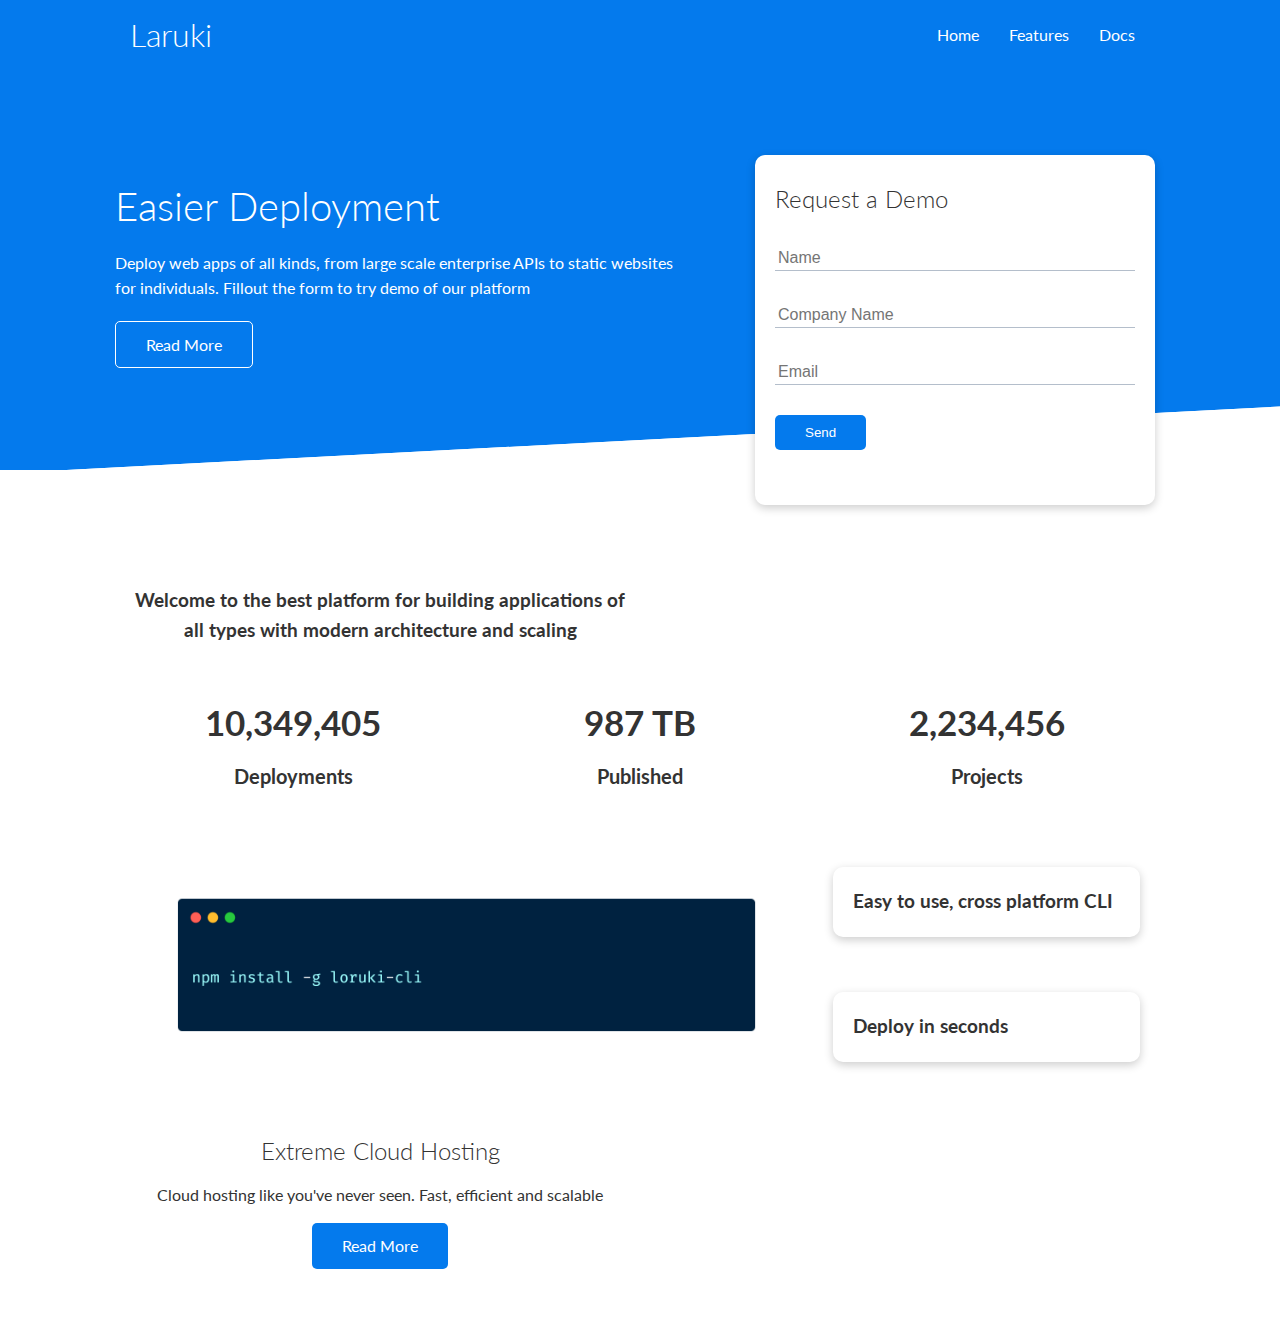
==== index.html @ ba44499c "Added CSS." ====
<!DOCTYPE html>
<html lang="en">
<head>
    <meta charset="UTF-8">
    <meta http-equiv="X-UA-Compatible" content="IE=edge">
    <meta name="viewport" content="width=device-width, initial-scale=1.0">
    <link rel="stylesheet" href="https://cdnjs.cloudflare.com/ajax/libs/font-awesome/6.1.1/css/all.min.css" integrity="sha512-KfkfwYDsLkIlwQp6LFnl8zNdLGxu9YAA1QvwINks4PhcElQSvqcyVLLD9aMhXd13uQjoXtEKNosOWaZqXgel0g==" crossorigin="anonymous" referrerpolicy="no-referrer" />
    <link rel="stylesheet" href="./css/style.css">
    <link rel="stylesheet" href="./css/utilities.css">
    <title>Cloud Hosting For Everyone</title>
</head>
<body>
    <div class="navbar">
        <div class="container flex">
            <h1 class="logo">Laruki</h1>
            <nav>
                <ul>
                    <li> <a href="index.html">Home</a> </li>
                    <li> <a href="features.html">Features</a> </li>
                    <li> <a href="docs.html">Docs</a> </li>
                </ul>
            </nav>
        </div>
    </div>

    <section class="showcase">
        <div class="container grid">
            <div class="showcase-text">
                <h1>Easier Deployment</h1>
                <p>Deploy web apps of all kinds, from large scale enterprise APIs to static websites for individuals. Fillout the form to try demo of our platform</p>
                <a href="features.html" class="btn btn-outline">Read More</a>
            </div>

            <div class="showcase-form card">
                <h2>Request a Demo</h2>
                <form>
                    <div class="form-control">
                        <input type="text" name="name" placeholder="Name" required>
                    </div>
                    <div class="form-control">
                        <input type="text" name="company" placeholder="Company Name" required>
                    </div>
                    <div class="form-control">
                        <input type="email" name="email" placeholder="Email" required>
                    </div>
                    <input type="submit" value="Send" class="btn btn-primary">
                </form>


            </div>

        </div>
    </section>

    <section class="stats">
        <div class="container">
            <h3 class="stats-heading text-center my-1">
                Welcome to the best platform for building applications of all types with modern architecture and scaling
            </h3>

            <div class="grid grid-3 text-center my-4">
                <div>
                    <i class="fas fa-server fa-3x"></i>
                    <h3>10,349,405</h3>
                    <p class="text-secondary">Deployments</p>
                </div>
                <div>
                    <i class="fas fa-upload fa-3x"></i>
                    <h3>987 TB</h3>
                    <p class="text-secondary">Published</p>
                </div>
                <div>
                    <i class="fas fa-project-diagram fa-3x"></i>
                    <h3>2,234,456</h3>
                    <p class="text-secondary">Projects</p>
                </div>
            </div>
        </div>
    </section>

    <section class="cli">
        <div class="container grid">
            <img src="images/cli.png" alt="">
            <div class="card">
                <h3>Easy to use, cross platform CLI</h3>
            </div>
            <div class="card">
                <h3>Deploy in seconds</h3>

            </div>
            
        </div>
    </section>

    <section class="cloud bg-primary my-2 py-2">
        <div class="container grid">
            <div class="text-center">
                <h2 class="lg">Extreme Cloud Hosting</h2>
                <p class="lead my-1">Cloud hosting like you've never seen. Fast, efficient and scalable</p>
                <a href="features.html" class="btn btn-dark">Read More</a>
            </div>
        </div>

    </section>
    
</body>
</html>
---- css/style.css ----
@import url('https://fonts.googleapis.com/css2?family=Lato:wght@300&family=Roboto:wght@100;700&family=Ubuntu:wght@300&family=Water+Brush&display=swap');



:root {
    --primary-color: #047aed;
}

* {
    box-sizing: border-box;
    padding: 0;
    margin: 0;
}

/* NAVBAR STYLES */

body {
    font-family: "Lato", sans-serif;
    color: #333;
    line-height: 1.6;
}

ul {
    list-style-type: none;
}

a {
    text-decoration: none;
    color: #333;
}

h1, h2 {
    font-weight: 300;
    line-height: 1.2;
    margin: 10px 0;
}

p {
    margin: 10px 0;
}

img {
    width: 100%;
}

.navbar {
    background-color: var(--primary-color);
    color: #fff;
    height: 70px;
}

.navbar ul {
    display: flex;
}

.navbar a {
    color: #fff;
    padding: 10px;
    margin: 0 5px;
}

.navbar a:hover {
    border-bottom: 2px #fff solid;
}

.navbar .flex {
    justify-content: space-between;

}

/* SHOWCASE */

.showcase {
    height: 400px;
    background-color: var(--primary-color);
    color: #fff;
    position: relative;

}

.showcase h1 {
    font-size: 40px;

}

.showcase p {
    margin: 20px 0;
}

.showcase .grid {
    overflow: visible;
    grid-template-columns: 55% 45%;
    gap: 30px;
}

.showcase-form {
    position: relative;
    top: 60px;
    height: 350px;
    width: 400px;
    padding: 40px;
    z-index: 100;
    justify-self: flex-end;
}

.showcase-form .form-control {
    margin: 30px 0;
}

.showcase-form input[type="text"],
.showcase-form input[type="email"] {
    border: 0;
    border-bottom: 1px solid #b4becb;
    width: 100%;
    padding: 3px;
    font-size: 16px;

}

.showcase-form input:focus {
    outline: none;
}

.showcase::before,
.showcase::after {
    content: "";
    position: absolute;
    height: 100px;
    bottom: -70px;
    right: 0;
    left: 0;
    background: #fff;
    transform: skewY(-3deg);
    -webkit-transform: skewY(-3deg);
    -moz-transform: skewY(-3deg);
    -ms-transform: skewY(-3deg);


}


/* STATS */

.stats {
    padding-top: 100px;
}


.stats-heading {
    max-width: 500px;
    margin: auto;
}

.stats .grid h3 {
    font-size: 35px;

}

.stats .grid p {
    font-size: 20px;
    font-weight: bold;

}

/* CLI */

.cli .grid {
    grid-template-columns: repeat(3, 1fr);
    grid-template-rows: repeat(2, 1fr);
}

.cli .grid > *:first-child {
    grid-column: 1 / span 2;
    grid-row: 1 / span 2;
}
---- css/utilities.css ----
/* UTILITIES */

.container {
    max-width: 1100px;
    margin: 0 auto;
    overflow: auto;
    padding: 0 40px;
}

.card {
    background-color: #fff;
    color: #333;
    border-radius: 10px;
    box-shadow: 0 3px 10px rgba(0, 0, 0, 0.2);
    padding: 20px;
    margin: 10px;
}

.btn {
    display: inline-block;
    padding: 10px 30px;
    cursor: pointer;
    background: var(--primary-color);
    color: #fff;
    border: none;
    border-radius: 5px;

}

.btn:hover {
    transform: scale(0.98);
}

.text-center {
    text-align: center;
}

.btn-outline {
    background-color: transparent;
    border: 1px #fff solid;

}

.flex {
    display: flex;
    justify-content: center;
    align-items: center;
    height: 100%;
}


.grid {
    display: grid;
    grid-template-columns: 1fr 1fr;
    gap: 20px;
    justify-content: center;
    align-items: center;
    height: 100%;
}

.grid-3 {
    grid-template-columns: 1fr 1fr 1fr;

}

/* Margin */
.my-1 {
    margin: 1rem 0;
}

.my-2 {
    margin: 1.5rem 0;
}

.my-3 {
    margin: 2rem 0;
}

.my-4 {
    margin: 3rem 0;
}

.my-5 {
    margin: 4rem 0;
}

.m-1 {
    margin: 1rem;
}

.m-2 {
    margin: 1.5rem;
}

.m-3 {
    margin: 2rem;
}

.m-4 {
    margin: 3rem;
}

.m-5 {
    margin: 4rem;
}

/* PADDING */
.py-1 {
    padding: 1rem 0;
}

.py-2 {
    padding: 1.5rem 0;
}

.py-3 {
    padding: 2rem 0;
}

.py-4 {
    padding: 3rem 0;
}

.py-5 {
    padding: 4rem 0;
}

.p-1 {
    padding: 1rem;
}

.p-2 {
    padding: 1.5rem;
}

.p-3 {
    padding: 2rem;
}

.p-4 {
    padding: 3rem;
}

.p-5 {
    padding: 4rem;
}
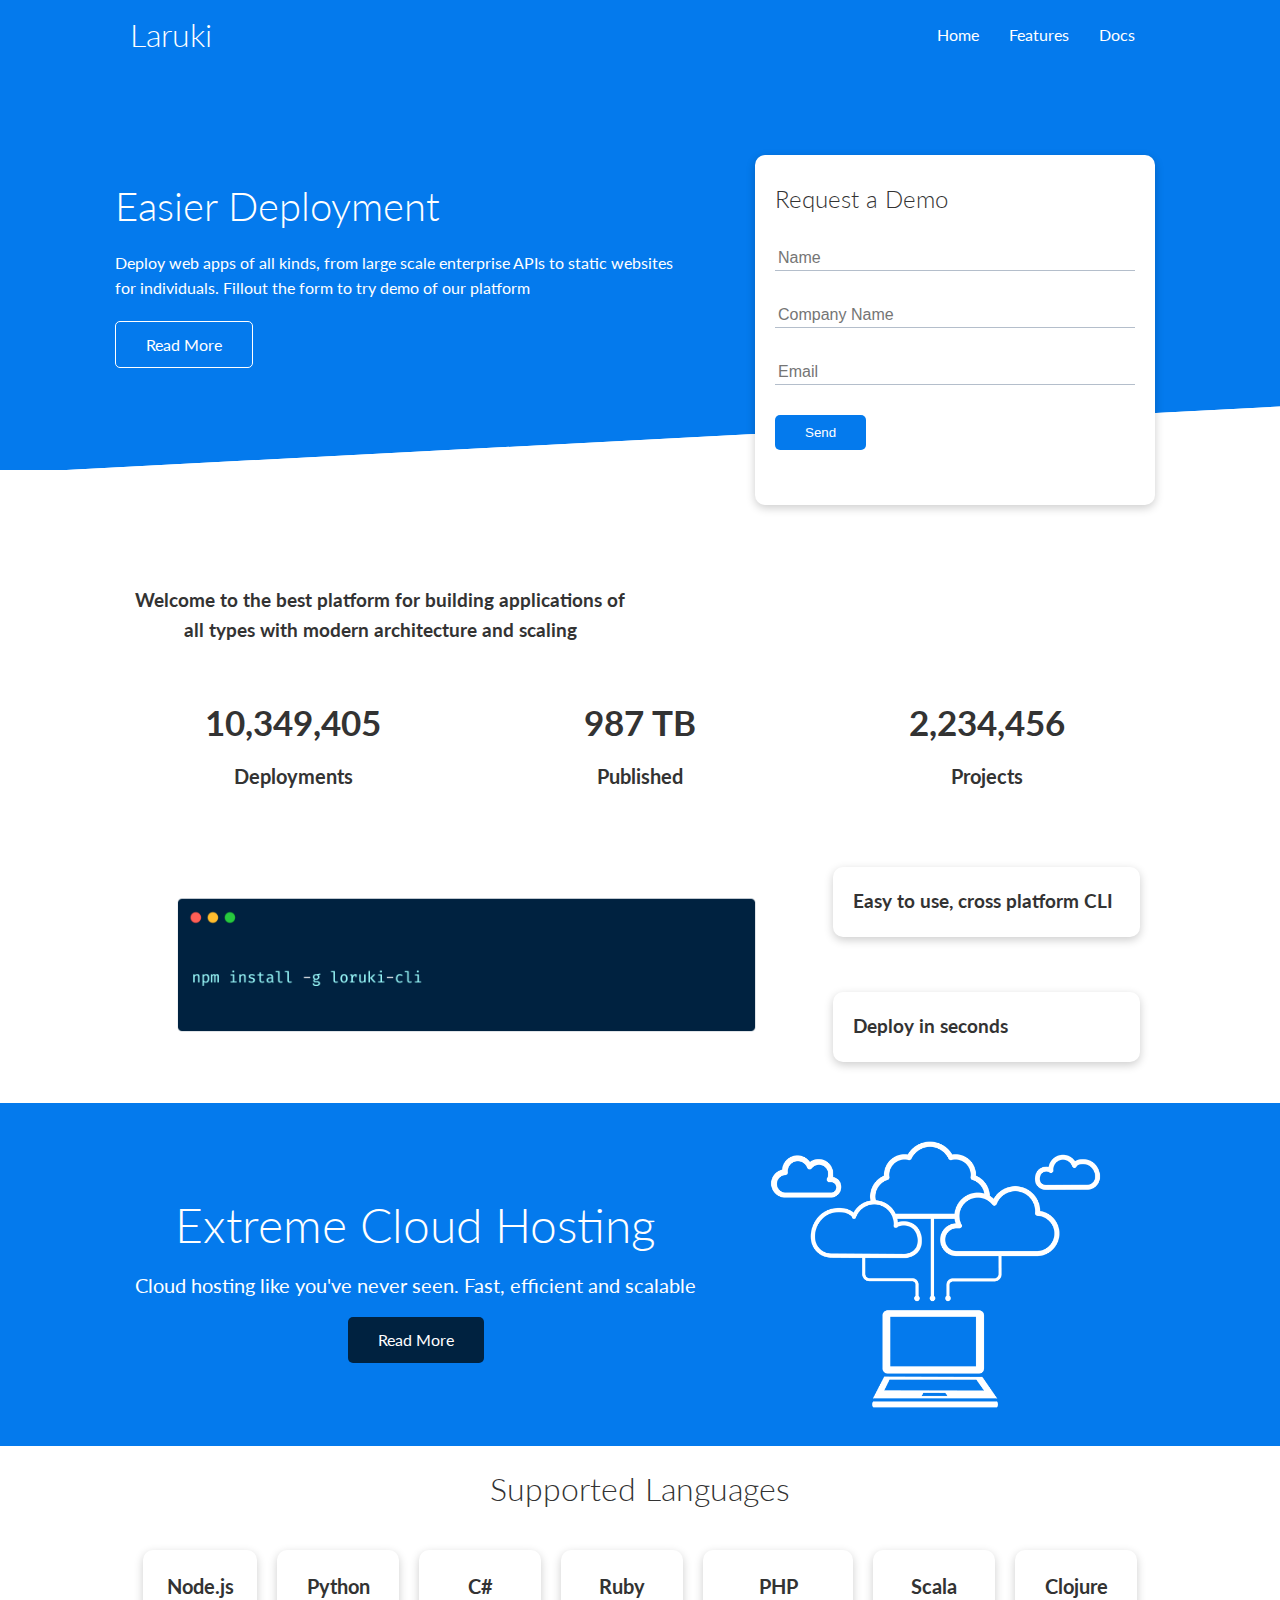
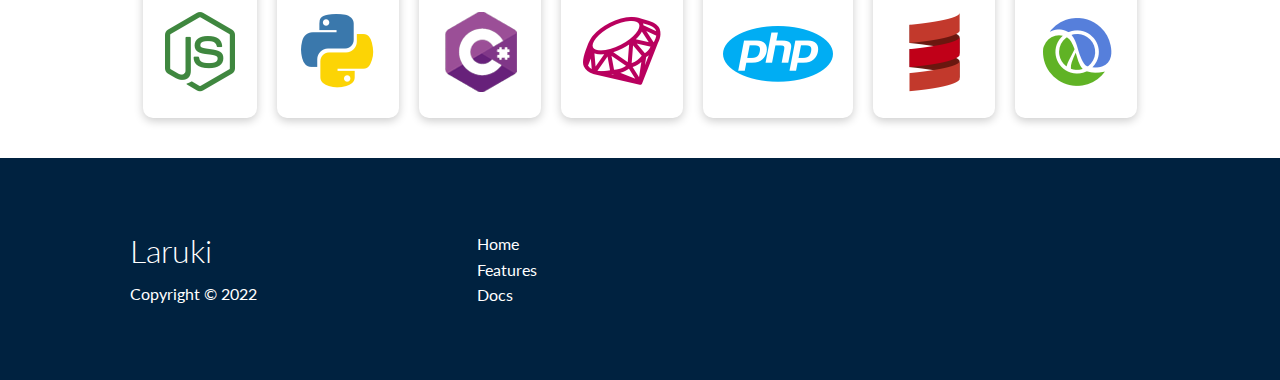
==== commit a672cb12: "Add Features.html" ====
--- a/index.html
+++ b/index.html
@@ -99,9 +99,67 @@
                 <p class="lead my-1">Cloud hosting like you've never seen. Fast, efficient and scalable</p>
                 <a href="features.html" class="btn btn-dark">Read More</a>
             </div>
+            <img src="images/cloud.png" alt="">
         </div>
+    </section>
 
+    <section class="languages">
+        <h2 class="md text-center my-2">
+            Supported Languages
+        </h2>
+        <div class="container flex">
+            <div class="card">
+                <h4>Node.js</h4>
+                <img src="images/logos/node.png" alt="">
+            </div>
+            <div class="card">
+                <h4>Python</h4>
+                <img src="images/logos/python.png" alt="">
+            </div>
+            <div class="card">
+                <h4>C#</h4>
+                <img src="images/logos/csharp.png" alt="">
+            </div>
+            <div class="card">
+                <h4>Ruby</h4>
+                <img src="images/logos/ruby.png" alt="">
+            </div>
+            <div class="card">
+                <h4>PHP</h4>
+                <img src="images/logos/php.png" alt="">
+            </div>
+            <div class="card">
+                <h4>Scala</h4>
+                <img src="images/logos/scala.png" alt="">
+            </div>
+            <div class="card">
+                <h4>Clojure</h4>
+                <img src="images/logos/clojure.png" alt="">
+            </div>
+        </div>
     </section>
+
+    <footer class="footer bg-dark py-5">
+        <div class="container grid grid-3">
+            <div>
+                <h1>Laruki</h1>
+                <p>Copyright &copy; 2022</p>
+            </div>
+            <nav>
+                <ul>
+                    <li><a href="index.html">Home</a></li>
+                    <li><a href="features.html">Features</a></li>
+                    <li><a href="docs.html">Docs</a></li>
+                </ul>
+            </nav>
+            <div class="social">
+                <a href="#"><i class="fab fa-github fa-2x"></i></a>
+                <a href="#"><i class="fab fa-facebook fa-2x"></i></a>
+                <a href="#"><i class="fab fa-instagram fa-2x"></i></a>
+                <a href="#"><i class="fab fa-twitter fa-2x"></i></a>
+            </div>
+        </div>
+    </footer>
     
 </body>
 </html>--- a/css/style.css
+++ b/css/style.css
@@ -4,6 +4,9 @@
 
 :root {
     --primary-color: #047aed;
+    --secondary-color: #1c3fa8;
+    --dark-color: #002240;
+    --light-color: #f4f4f4;
 }
 
 * {
@@ -172,4 +175,118 @@
 .cli .grid > *:first-child {
     grid-column: 1 / span 2;
     grid-row: 1 / span 2;
-}+}
+
+/* Cloud */
+
+.cloud .grid {
+    grid-template-columns: 4fr 3fr;
+}
+
+/* Languages */
+
+.languages .flex {
+    flex-wrap: wrap;
+}
+
+.languages .card {
+    text-align: center;
+    margin: 18px 10px 40px;
+    transition: transform 0.2s ease-in;
+}
+
+.languages .card h4 {
+    font-size: 20px;
+    margin-bottom: 10px;
+}
+
+.languages .card:hover {
+    transform: translateY(-15px);
+}
+
+/* Features */
+
+.features-head img {
+    width: 200px;
+    justify-self: flex-end;
+}
+
+.features-sub-head img {
+    width: 300px;
+    justify-self: flex-end;
+}
+
+
+.features-main .card > i {
+    margin-right: 20px;
+}
+
+.features-main .grid {
+    padding: 30px;
+}
+
+.features-main .grid > *:first-child {
+    grid-column: 1 / span 3;
+}
+
+.features-main .grid > *:nth-child(2) {
+    grid-column: 1 / span 2;
+}
+
+/* Footer */
+.footer .social a {
+    margin: 0 10px;
+}
+
+/* Tablets and under */
+
+@media(max-width: 768px) {
+    .grid,
+    .showcase .grid,
+    .stats .grid,
+    .cli .grid,
+    .cloud .grid {
+        grid-template-columns: 1fr;
+        grid-template-rows: 1fr;
+    }
+
+    .showcase {
+        height: auto;
+    }
+
+    .showcase-text {
+        text-align: center;
+        margin-top: 40px;
+    }
+
+    .showcase-form {
+        justify-self: center;
+        margin: auto;
+    }
+
+    .cli .grid > *:first-child {
+        grid-column: 1;
+        grid-row: 1;
+    }
+
+}
+
+/* Mobile */
+@media(max-width: 500px) {
+    .navbar {
+        height: 110px;
+    }
+
+    .nav .flex {
+        flex-direction: column;
+    }
+
+    .navbar ul {
+        padding: 10px;
+        background-color: rgba(0, 0, 0, 0.1);
+    }
+
+
+}
+
+
--- a/css/utilities.css
+++ b/css/utilities.css
@@ -31,6 +31,61 @@
     transform: scale(0.98);
 }
 
+.bg-primary,
+.btn-primary {
+    background-color: var(--primary-color);
+    color: #fff;
+}
+
+.bg-secondary,
+.btn-secondary {
+    background-color: var(--secondary-color);
+    color: #fff;
+}
+
+.bg-dark,
+.btn-dark {
+    background-color: var(--dark-color);
+    color: #fff;
+}
+
+.bg-light,
+.btn-light {
+    background-color: var(--light-color);
+    color: #333;
+}
+
+.bg-primary a,
+.btn-primary a,
+.bg-secondary a,
+.btn-secondary a,
+.bg-dark a,
+.btn-dark a {
+    color: #fff;
+}
+
+/* Text sizes */
+
+.lead {
+    font-size: 20px;
+}
+
+.sm {
+    font-size: 1rem;
+}
+
+.md {
+    font-size: 2rem;
+}
+
+.lg {
+    font-size: 3rem;
+}
+
+.xl {
+    font-size: 4rem;
+}
+
 .text-center {
     text-align: center;
 }
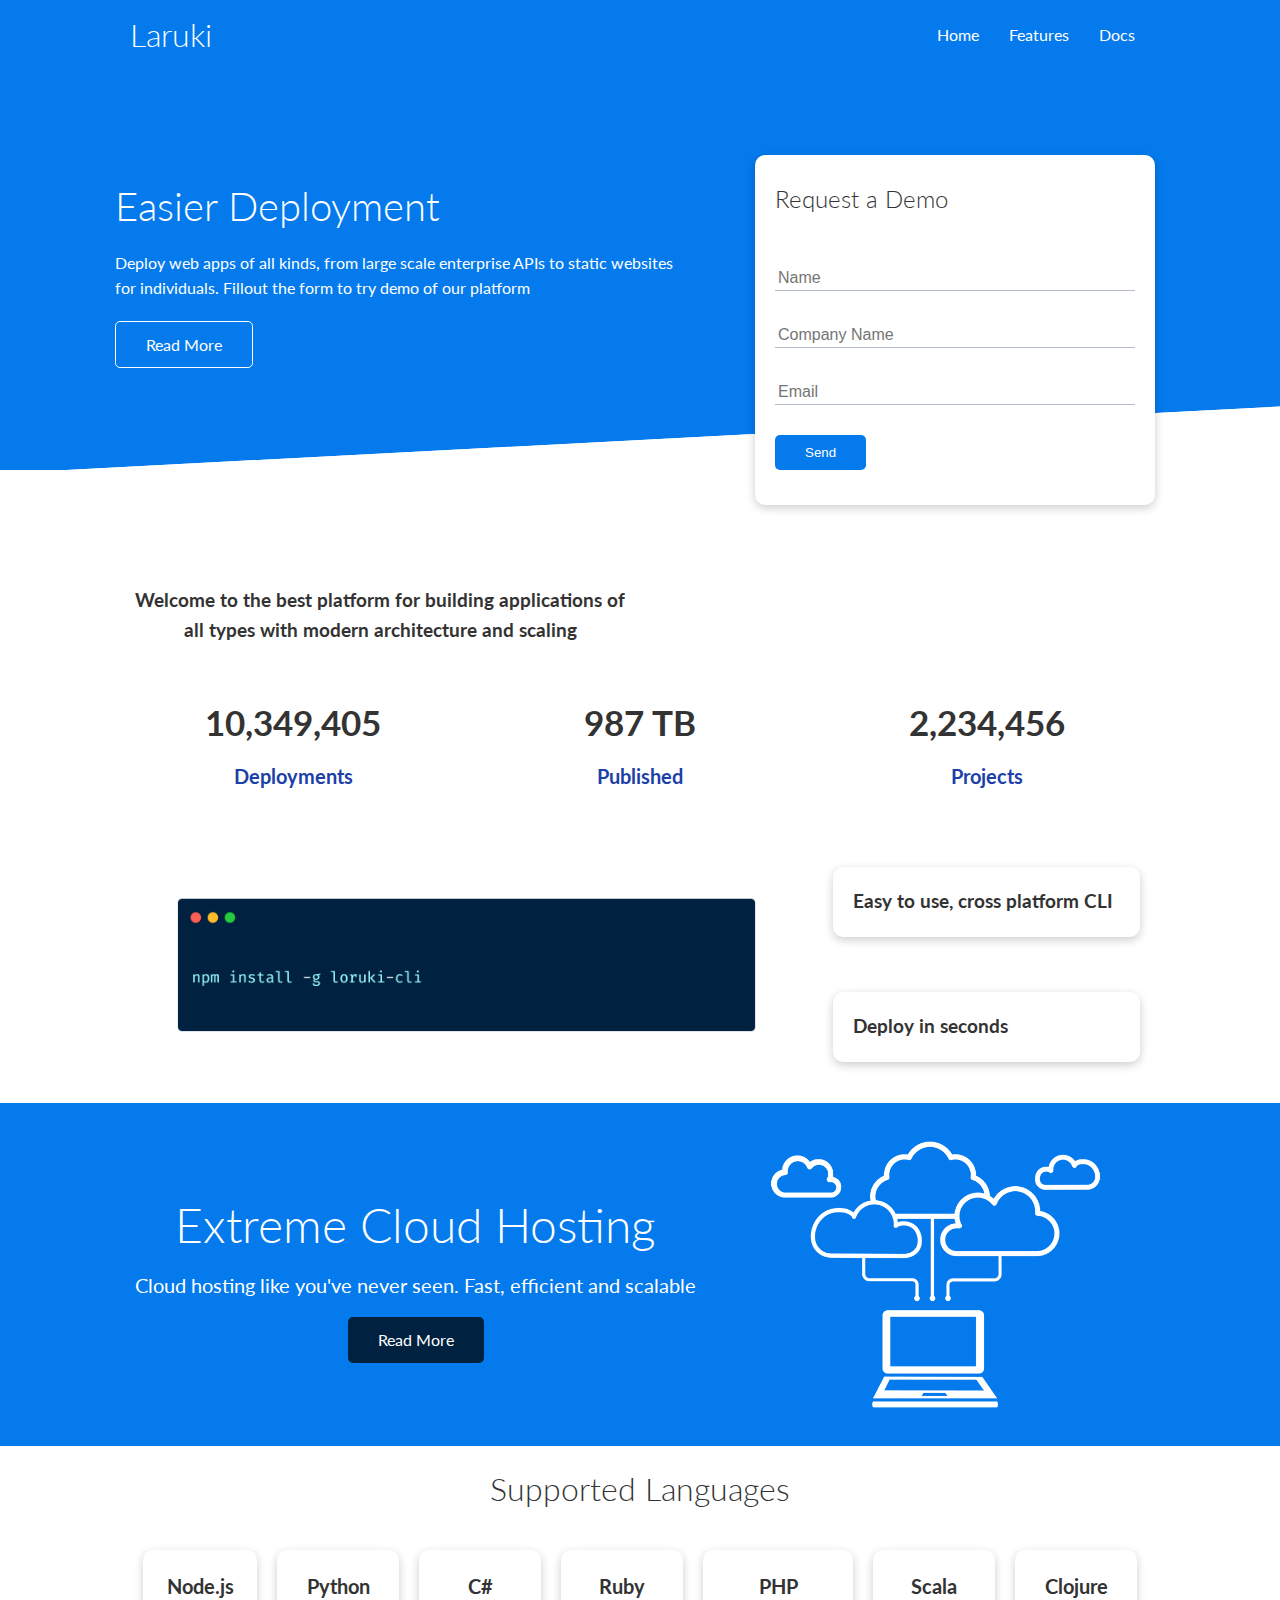
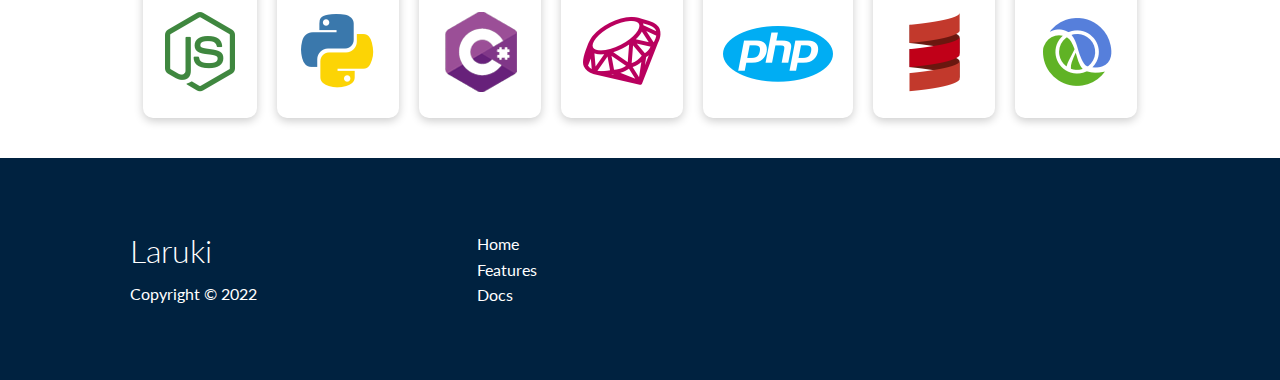
==== commit df54208d: "Ready to deploy." ====
--- a/index.html
+++ b/index.html
@@ -33,7 +33,11 @@
 
             <div class="showcase-form card">
                 <h2>Request a Demo</h2>
-                <form>
+                <form name="contact" method="POST" netlify-honeypot="bot-field" data-netlify="true">
+                    <input type="hidden" name="form-name" value="contact">
+                    <p class="hidden">
+                        <label>Don't fill this out if you're human: <input name="bot-field"/></label>
+                    </p>
                     <div class="form-control">
                         <input type="text" name="name" placeholder="Name" required>
                     </div>
--- a/css/style.css
+++ b/css/style.css
@@ -7,6 +7,8 @@
     --secondary-color: #1c3fa8;
     --dark-color: #002240;
     --light-color: #f4f4f4;
+    --success-color: #5cb85c;
+    --error-color: #d9534f;
 }
 
 * {
@@ -44,6 +46,17 @@
 
 img {
     width: 100%;
+}
+
+code, pre {
+    background: #333;
+    color: #fff;
+    padding: 10px;
+}
+
+.hidden {
+    visibility: hidden;
+    height: 0;
 }
 
 .navbar {
@@ -94,6 +107,10 @@
     overflow: visible;
     grid-template-columns: 55% 45%;
     gap: 30px;
+}
+
+.showcase-text {
+    animation: slideInFromLeft 1s ease-in;
 }
 
 .showcase-form {
@@ -104,6 +121,7 @@
     padding: 40px;
     z-index: 100;
     justify-self: flex-end;
+    animation: slideInFromRight 1s ease-in;
 }
 
 .showcase-form .form-control {
@@ -146,6 +164,7 @@
 
 .stats {
     padding-top: 100px;
+    animation: slideInFromBottom 1s ease-in;
 }
 
 
@@ -206,7 +225,8 @@
 
 /* Features */
 
-.features-head img {
+.features-head img,
+.docs-head img {
     width: 200px;
     justify-self: flex-end;
 }
@@ -233,10 +253,76 @@
     grid-column: 1 / span 2;
 }
 
+/* Docs */
+.docs-main h3 {
+    margin: 20px 0;
+}
+
+.docs-main .grid {
+    grid-template-columns: 1fr 2fr;
+    align-items: flex-start;
+}
+
+.docs-main nav li {
+    font-size: 17px;
+    padding-bottom: 5px;
+    margin-bottom: 5px;
+    border-bottom: 1px #ccc solid;
+}
+
+.docs-main a:hover {
+    font-weight: bold;
+}
+
+
+
 /* Footer */
 .footer .social a {
     margin: 0 10px;
 }
+
+
+/* Animations */
+@keyframes slideInFromLeft {
+    0% {
+        transform: translateX(-100%);
+    }
+
+    100% {
+        transform: translateX(0);
+    }
+}
+
+@keyframes slideInFromRight {
+    0% {
+        transform: translateX(100%);
+    }
+
+    100% {
+        transform: translateX(0);
+    }
+}
+
+@keyframes slideInFromTop {
+    0% {
+        transform: translateY(-100%);
+    }
+
+    100% {
+        transform: translateX(0);
+    }
+}
+
+@keyframes slideInFromBottom {
+    0% {
+        transform: translateY(100%);
+    }
+
+    100% {
+        transform: translateX(0);
+    }
+}
+
 
 /* Tablets and under */
 
@@ -245,7 +331,9 @@
     .showcase .grid,
     .stats .grid,
     .cli .grid,
-    .cloud .grid {
+    .cloud .grid,
+    .features-main .grid,
+    .docs-main .grid {
         grid-template-columns: 1fr;
         grid-template-rows: 1fr;
     }
@@ -257,16 +345,36 @@
     .showcase-text {
         text-align: center;
         margin-top: 40px;
+        animation: slideInFromTop 1s ease-in;
     }
 
     .showcase-form {
         justify-self: center;
         margin: auto;
+        animation: slideInFromBottom 1s ease-in;
     }
 
     .cli .grid > *:first-child {
         grid-column: 1;
         grid-row: 1;
+    }
+
+    .features-head,
+    .features-sub-head,
+    .docs-head {
+        text-align: center;
+    }
+
+    .features-head img,
+    .features-sub-head img,
+    .docs-head img {
+        justify-self: center;
+    }
+
+    .features-main .grid > *:first-child,
+    .features-main .grid > *:nth-child(2) {
+        grid-column: 1;
+
     }
 
 }
--- a/css/utilities.css
+++ b/css/utilities.css
@@ -64,6 +64,24 @@
     color: #fff;
 }
 
+/* Textcolors */
+
+.text-primary {
+    color: var(--primary-color);
+}
+
+.text-secondary {
+    color: var(--secondary-color);
+}
+
+.text-dark {
+    color: var(--dark-color);
+}
+
+.text-light {
+    color: var(--light-color);
+}
+
 /* Text sizes */
 
 .lead {
@@ -88,6 +106,30 @@
 
 .text-center {
     text-align: center;
+}
+
+/* 
+Alert */
+
+.alert {
+    background-color: var(--light-color);
+    padding: 10px 20px;
+    font-weight: bold;
+    margin: 15px 0;
+}
+
+.alert i {
+    margin-right: 10px;
+}
+
+.alert-success {
+    background-color: var(--success-color);
+    color: #fff;
+}
+
+.alert-error {
+    background-color: var(--error-color);
+    color: #fff;
 }
 
 .btn-outline {
